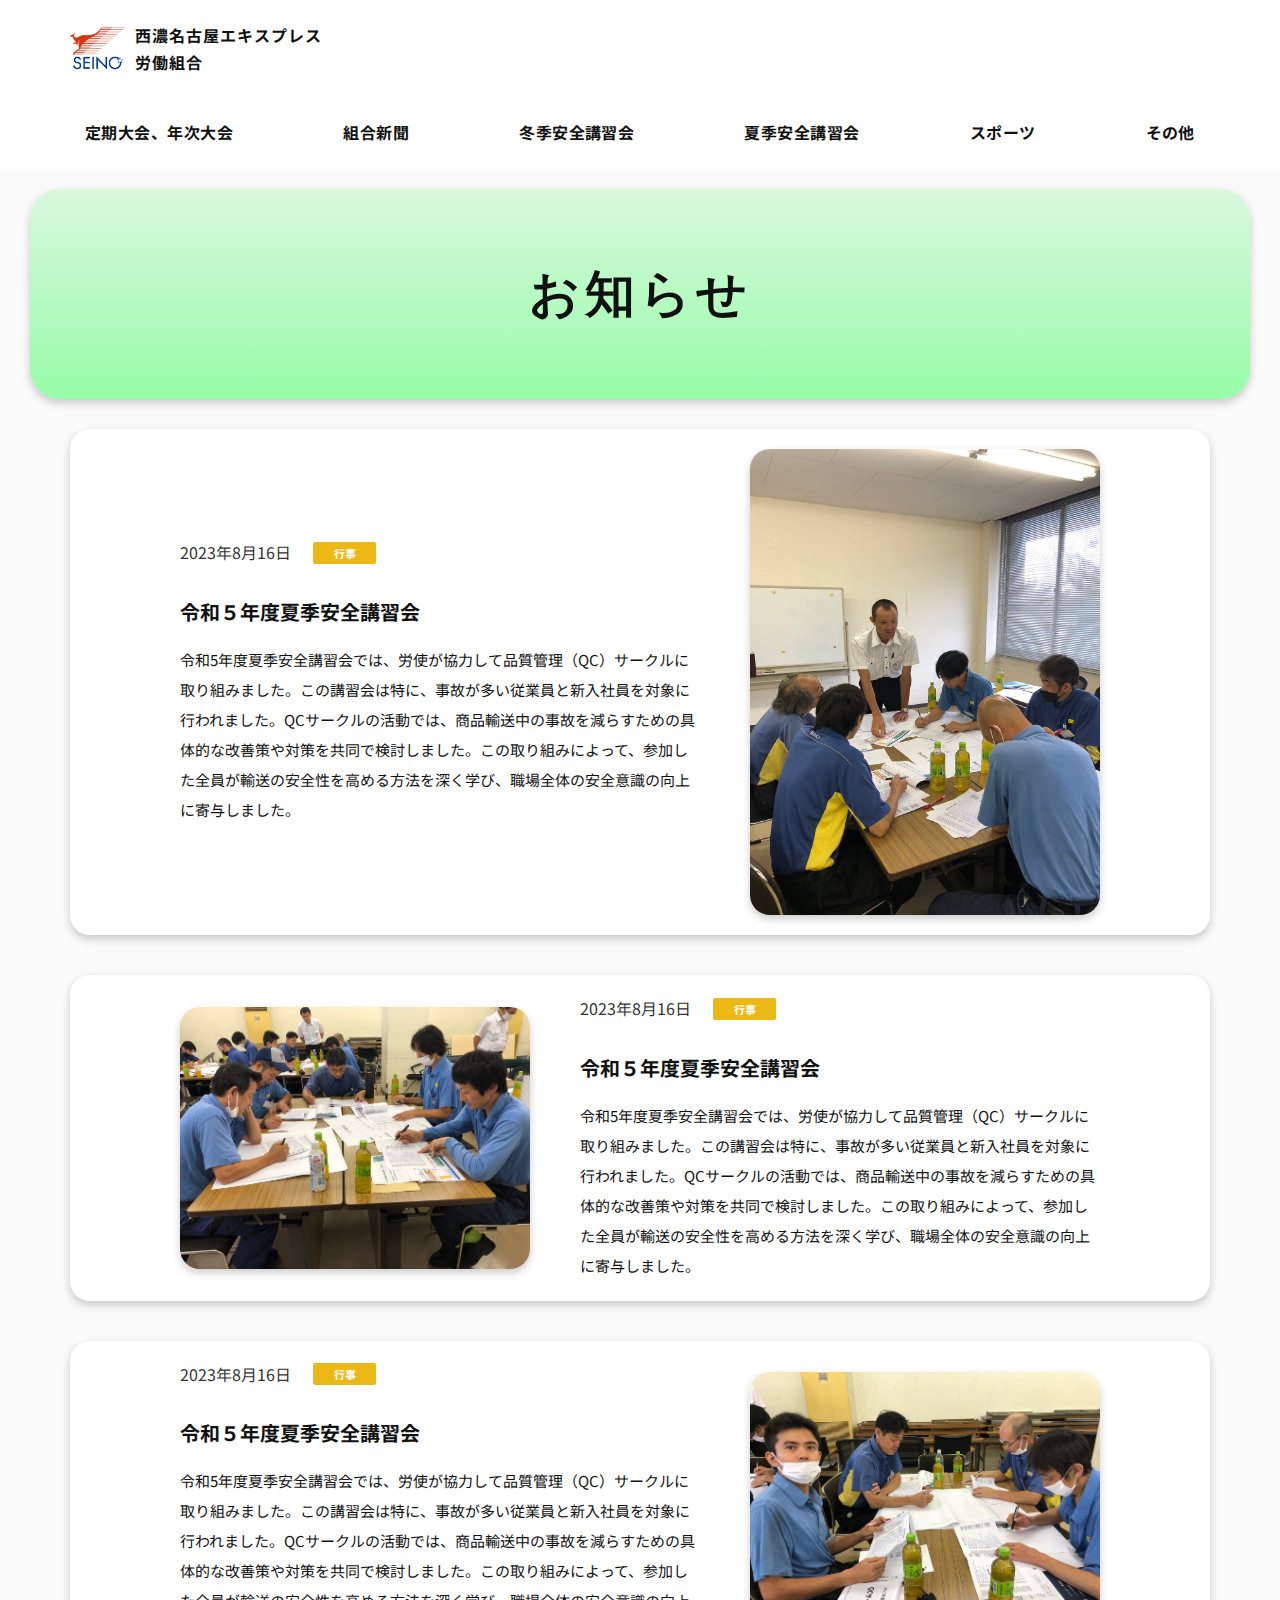
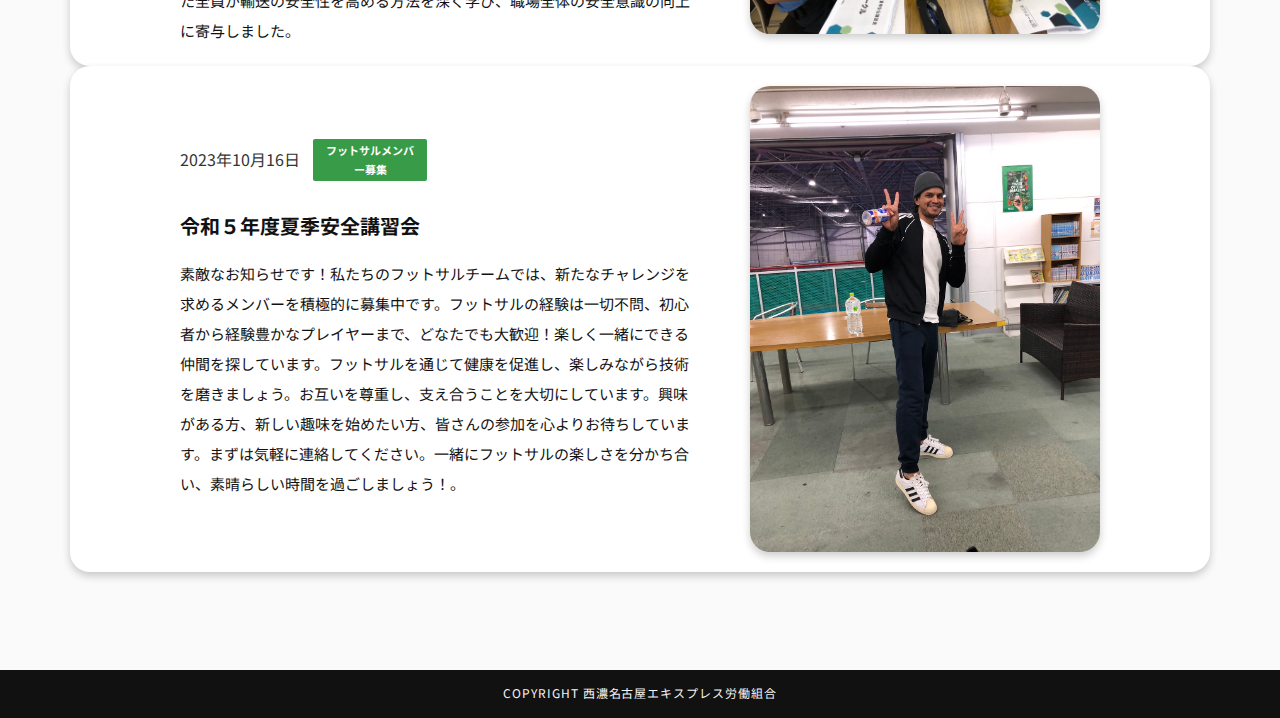
==== news.html @ 815aeeed "とりあえずでけた！！！" ====
<!DOCTYPE html>
<html lang="ja">
    <head>
        <meta charset="UTF-8">
        <meta name="viewport" content="width=device-width, initial-scale=1.0">
        <meta name="robots" content="noindex" />
        <link rel="apple-touch-icon" href="./img/logo.jpg">
        <link rel="shortcut icon" href="./img/logo.jpg" type="image/x-icon">
        <title>西濃名古屋エキスプレス労働組合</title>
        <link rel="preconnect" href="https://fonts.googleapis.com">
        <link rel="preconnect" href="https://fonts.gstatic.com" crossorigin>
        <link href="https://fonts.googleapis.com/css2?family=Noto+Sans+JP:wght@400;700&display=swap" rel="stylesheet">
        <link href="https://fonts.googleapis.com/css2?family=Montserrat:wght@400;600;700&display=swap" rel="stylesheet">
        <link rel="stylesheet" href="./css/lib/swiper-bundle.min.css">
        <link rel="stylesheet" href="./css/reset.css">
        <link rel="stylesheet" href="./css/style.css">
    </head>
<body>
    <header class="header">
        <div class="header__inner">
            <h1 class="header__logo">
                <a href="./index.html">
                    <span>西濃名古屋エキスプレス<br>労働組合</span>
                </a>
            </h1>
            <button id="js-drawer-icon" class="header__open drawer-icon">
                <span class="drawer-icon__bar"></span>
                <span class="drawer-icon__bar"></span>
                <span class="drawer-icon__bar"></span>
            </button>
        </div>
        <div class="inner">
            <nav class="header__nav2">
                <a href="" class="header__link">定期大会、年次大会</a>
                <a href="" class="header__link">組合新聞</a>
                <a href="" class="header__link">冬季安全講習会</a>
                <a href="" class="header__link">夏季安全講習会</a>
                <a href="./sprot.html" class="header__link">スポーツ</a>
                <a href="" class="header__link">その他</a>
            </nav>
        </div>
    </header>
    <!-- /.header -->
    <div id="js-drawer-content" class="drawer-content">
        <nav class="drawer-content__menu">
            <a href="" class="drawer-content__link">定期大会、年次大会</a>
            <a href="" class="drawer-content__link">組合新聞</a>
            <a href="" class="drawer-content__link">冬季安全講習会</a>
            <a href="" class="drawer-content__link">夏季安全講習会</a>
            <a href="./sprot.html" class="drawer-content__link">スポーツ</a>
            <a href="" class="drawer-content__link">その他</a>
            <div class="drawer-content__button">
                <a href="./index.html" class="button">ホームへ戻る</a>
            </div>
        </nav>
    </div>
    <!-- /.drawer-content -->
    <div class="mv">
        <div class="mv__inner">
            <div class="mv__title js-in-view fade-in">
                <div class="heading">
                    <h2 class="heading--en">お知らせ</h2>
                </div>
            </div>
        </div>
    </div>
    <!-- /.mv -->
    <section id="merit" class="merit">
        <div class="merit__inner inner">
            <div class="merit__boxes">
                <div class="merit__box">
                    <a href="" class="merit-box">
                        <div class="merit-box__content">
                            <div class="merit-box__image"><img src="./img/令和5年夏季安全講習会-1.jpg" alt="">
                            </div>
                            <div class="merit-box__body">
                                <div class="merit-box__head">
                                    <div class="merit__link__meta">
                                        <time class="merit__link__data" datetime="2023-8-16">2023年8月16日</time>
                                        <div class="merit__link__label is-column">行事</div>
                                    </div>
                                    <h3 class="merit__link__title">令和５年度夏季安全講習会</h3>
                                    <!-- <div class="merit-box__title">通りすがりに猫が<br>挨拶してくれるようになる</div> -->
                                </div>
                                <p class="merit-box__text">令和5年度夏季安全講習会では、労使が協力して品質管理（QC）サークルに取り組みました。この講習会は特に、事故が多い従業員と新入社員を対象に行われました。QCサークルの活動では、商品輸送中の事故を減らすための具体的な改善策や対策を共同で検討しました。この取り組みによって、参加した全員が輸送の安全性を高める方法を深く学び、職場全体の安全意識の向上に寄与しました。</p>
                            </div>
                        </div>
                    </a>
                </div>
                <div class="merit__box">
                    <a href="" class="merit-box is-reverse">
                        <div class="merit-box__content">
                            <div class="merit-box__image"><img src="./img/令和5年夏季安全講習会-2.jpg" alt="">
                            </div>
                            <div class="merit-box__body">
                                <div class="merit-box__head">
                                    <div class="merit__link__meta">
                                        <time class="merit__link__data" datetime="2023-8-16">2023年8月16日</time>
                                        <div class="merit__link__label is-column">行事</div>
                                    </div>
                                    <h3 class="merit__link__title">令和５年度夏季安全講習会</h3>
                                    <!-- <div class="merit-box__title">通りすがりに猫が<br>挨拶してくれるようになる</div> -->
                                </div>
                                <p class="merit-box__text">令和5年度夏季安全講習会では、労使が協力して品質管理（QC）サークルに取り組みました。この講習会は特に、事故が多い従業員と新入社員を対象に行われました。QCサークルの活動では、商品輸送中の事故を減らすための具体的な改善策や対策を共同で検討しました。この取り組みによって、参加した全員が輸送の安全性を高める方法を深く学び、職場全体の安全意識の向上に寄与しました。</p>
                            </div>
                        </div>
                    </a>
                </div>
                <div class="merit__box">
                    <a href="" class="merit-box">
                        <div class="merit-box__content">
                            <div class="merit-box__image"><img src="./img/令和5年夏季安全講習会-3.jpg" alt="">
                            </div>
                            <div class="merit-box__body">
                                <div class="merit-box__head">
                                    <div class="merit__link__meta">
                                        <time class="merit__link__data" datetime="2023-8-16">2023年8月16日</time>
                                        <div class="merit__link__label is-column">行事</div>
                                    </div>
                                    <h3 class="merit__link__title">令和５年度夏季安全講習会</h3>
                                    <!-- <div class="merit-box__title">通りすがりに猫が<br>挨拶してくれるようになる</div> -->
                                </div>
                                <p class="merit-box__text">令和5年度夏季安全講習会では、労使が協力して品質管理（QC）サークルに取り組みました。この講習会は特に、事故が多い従業員と新入社員を対象に行われました。QCサークルの活動では、商品輸送中の事故を減らすための具体的な改善策や対策を共同で検討しました。この取り組みによって、参加した全員が輸送の安全性を高める方法を深く学び、職場全体の安全意識の向上に寄与しました。</p>
                            </div>
                        </div>
                    </a>
                    <a href="./sprot.html" class="merit-box">
                        <div class="merit-box__content">
                            <div class="merit-box__image"><img src="./img/sport-badori.jpg" alt="">
                            </div>
                            <div class="merit-box__body">
                                <div class="merit-box__head">
                                    <div class="merit__link__meta">
                                        <time class="merit__link__data" datetime="2023-10-16">2023年10月16日</time>
                                        <div class="merit__link__label is-event">フットサルメンバー募集</div>
                                    </div>
                                    <h3 class="merit__link__title">令和５年度夏季安全講習会</h3>
                                    <!-- <div class="merit-box__title">通りすがりに猫が<br>挨拶してくれるようになる</div> -->
                                </div>
                                <p class="merit-box__text">素敵なお知らせです！私たちのフットサルチームでは、新たなチャレンジを求めるメンバーを積極的に募集中です。フットサルの経験は一切不問、初心者から経験豊かなプレイヤーまで、どなたでも大歓迎！楽しく一緒にできる仲間を探しています。フットサルを通じて健康を促進し、楽しみながら技術を磨きましょう。お互いを尊重し、支え合うことを大切にしています。興味がある方、新しい趣味を始めたい方、皆さんの参加を心よりお待ちしています。まずは気軽に連絡してください。一緒にフットサルの楽しさを分かち合い、素晴らしい時間を過ごしましょう！。</p>
                            </div>
                        </div>
                    </a>
                </div>
            </div>
        </div>
     </section>
     <!-- /.merit -->
     <footer class="footer">
        <div class="footer__inner inner">
            <small class="footer__copyright">
                COPYRIGHT 西濃名古屋エキスプレス労働組合
            </small>
        </div>
     </footer>
     <!-- /.footer -->

     <a href="#" class="pagetop" id="js-page-top">TOPへ<img src="./img/logo.jpg" alt=""></a>

    <script src="./js/lib/swiper-bundle.js"></script>
    <script src="https://ajax.googleapis.com/ajax/libs/jquery/3.7.1/jquery.min.js"></script>
    <script src="./js/script.js"></script>
</body>
</html>
---- css/style.css ----
@charset "UTF-8";
body {
  font-size: 16px;
  line-height: 1.7;
  color: #111;
  background: #FAFAFA;
  font-family: "Noto Sans JP", sans-serif;
}

@media screen and (min-width: 768px) {
  .hidden-pc {
    display: none;
  }
}

@media screen and (max-width: 767px) {
  .hidden-sp {
    display: none;
  }
}

.inline-block {
  font: inherit;
  display: inline-block;
}

.inner {
  padding-left: 15px;
  padding-right: 15px;
}
@media screen and (min-width: 768px) {
  .inner {
    padding-left: 30px;
    padding-right: 30px;
    max-width: 1200px;
    margin-left: auto;
    margin-right: auto;
  }
}

.heading {
  text-align: center;
  font-family: "Montserrat", sans-serif;
}

.heading--en {
  font-size: 38px;
  font-weight: 700;
  line-height: 1;
  letter-spacing: 3.8px;
}
@media screen and (min-width: 768px) {
  .heading--en {
    font-size: 50px;
    letter-spacing: 5px;
  }
}

.heading--ja {
  margin-top: 14px;
  font-size: 14px;
  line-height: 1;
  letter-spacing: 1.12px;
}
@media screen and (min-width: 768px) {
  .heading--ja {
    font-size: 16px;
    letter-spacing: 1.28px;
  }
}

.button {
  font-weight: 700;
  letter-spacing: 0.48px;
  padding: 8px 28px;
  border-radius: 60px;
  border: 2px solid currentColor;
  background: #FFF;
  font-size: 16px;
  line-height: 1.7;
  color: #111;
  text-align: center;
  display: inline-block;
  -webkit-transition: background-color 0.3s;
  transition: background-color 0.3s;
}
.button:hover {
  background-color: #aafcb8;
}
.button--type2 {
  background-color: #111;
  color: #fff;
  -webkit-transition: background-color 0.3s, color 0.3s;
  transition: background-color 0.3s, color 0.3s;
}
.button--type2:hover {
  background-color: #fff;
  color: #111;
}

.header {
  background: #FFF;
}

.header__inner {
  display: -webkit-box;
  display: -ms-flexbox;
  display: flex;
  -webkit-box-pack: center;
      -ms-flex-pack: center;
          justify-content: center;
  -webkit-box-align: center;
      -ms-flex-align: center;
          align-items: center;
  padding: 22px 15px;
  position: relative;
}
@media screen and (min-width: 768px) {
  .header__inner {
    -webkit-box-pack: justify;
        -ms-flex-pack: justify;
            justify-content: space-between;
  }
}
@media screen and (min-width: 768px) {
  .header__inner {
    padding-left: 30px;
    padding-right: 30px;
    max-width: 1200px;
    margin-left: auto;
    margin-right: auto;
    padding-bottom: 21px;
  }
}

.header__logo a span {
  display: inline-block;
  text-align: center;
  border-radius: 10px;
  font-size: 16px;
  font-weight: 700;
  letter-spacing: 1px;
  background: #fff;
}
@media screen and (min-width: 768px) {
  .header__logo a span {
    padding-left: 65px;
    text-align: left;
  }
}
.header__logo a span::before {
  position: absolute;
  content: "";
  display: -webkit-box;
  display: -ms-flexbox;
  display: flex;
  height: 55px;
  width: 55px;
  top: 50%;
  -webkit-transform: translateY(-50%);
          transform: translateY(-50%);
  left: 15px;
  background: url(../img/logo.jpg) no-repeat center center/contain;
}
@media screen and (min-width: 768px) {
  .header__logo a span::before {
    left: 30px;
  }
}

.header__nav {
  display: none;
}
@media screen and (min-width: 768px) {
  .header__nav {
    display: -webkit-box;
    display: -ms-flexbox;
    display: flex;
    -webkit-box-align: center;
        -ms-flex-align: center;
            align-items: center;
    gap: 40px;
  }
}

.header__nav2 {
  display: none;
}
@media screen and (min-width: 768px) {
  .header__nav2 {
    display: -webkit-box;
    display: -ms-flexbox;
    display: flex;
    padding: 22px 15px;
    -webkit-box-pack: justify;
        -ms-flex-pack: justify;
            justify-content: space-between;
    -webkit-box-align: center;
        -ms-flex-align: center;
            align-items: center;
  }
}

.header__link {
  font-weight: 700;
  letter-spacing: 0.48px;
  -webkit-transition: color 0.3s;
  transition: color 0.3s;
}
.header__link:hover {
  color: #76c978;
  border-bottom: 1px solid #000;
}

.header__button {
  display: block;
  font-weight: 700;
  letter-spacing: 0.48px;
  border-radius: 60px;
  border: 2px solid #111;
  background: #FFF;
  padding: 8px 28px;
  -webkit-transition: background-color 0.3s, color 0.3s;
  transition: background-color 0.3s, color 0.3s;
}
.header__button:hover {
  background-color: #aafcb8;
}

.header__open {
  margin-top: 3px;
}
@media screen and (min-width: 768px) {
  .header__open {
    display: none;
  }
}

.drawer-icon {
  width: 36px;
  height: 21px;
  position: relative;
  z-index: 51;
  right: 15px;
  position: absolute;
}
.drawer-icon.is-checked .drawer-icon__bar:nth-of-type(1) {
  -webkit-transform: rotate(390deg);
          transform: rotate(390deg);
  top: 10px;
}
.drawer-icon.is-checked .drawer-icon__bar:nth-of-type(2) {
  display: none;
}
.drawer-icon.is-checked .drawer-icon__bar:nth-of-type(3) {
  -webkit-transform: rotate(-390deg);
          transform: rotate(-390deg);
  top: 10px;
}

.drawer-icon__bar {
  position: absolute;
  left: 0;
  width: 36px;
  height: 3px;
  border-radius: 6px;
  background: #111;
  -webkit-transition: top 0.3s linear, -webkit-transform 0.3s linear;
  transition: top 0.3s linear, -webkit-transform 0.3s linear;
  transition: transform 0.3s linear, top 0.3s linear;
  transition: transform 0.3s linear, top 0.3s linear, -webkit-transform 0.3s linear;
}
.drawer-icon__bar:nth-of-type(1) {
  top: 0;
}
.drawer-icon__bar:nth-of-type(2) {
  top: 9px;
}
.drawer-icon__bar:nth-of-type(3) {
  top: 18px;
}

.drawer-content {
  width: 320px;
  height: 100%;
  position: fixed;
  top: 0;
  right: 0;
  background: -webkit-gradient(linear, left top, left bottom, from(#d9f8de), to(#97fca8));
  background: linear-gradient(180deg, #d9f8de 0%, #97fca8 100%);
  z-index: 50;
  padding: 86px 40px 40px;
  -webkit-transform: translateX(100%);
          transform: translateX(100%);
  -webkit-transition: -webkit-transform 0.3s linear;
  transition: -webkit-transform 0.3s linear;
  transition: transform 0.3s linear;
  transition: transform 0.3s linear, -webkit-transform 0.3s linear;
}
.drawer-content.is-checked {
  -webkit-transform: translateX(0);
          transform: translateX(0);
}

.drawer-content__menu {
  display: -webkit-box;
  display: -ms-flexbox;
  display: flex;
  -webkit-box-orient: vertical;
  -webkit-box-direction: normal;
      -ms-flex-direction: column;
          flex-direction: column;
  -webkit-box-pack: end;
      -ms-flex-pack: end;
          justify-content: flex-end;
}

.drawer-content__link {
  display: inline-block;
  width: -webkit-fit-content;
  width: -moz-fit-content;
  width: fit-content;
  margin-left: auto;
  padding-top: 14px;
  padding-bottom: 3px;
  margin-bottom: 11px;
  font-weight: 700;
  letter-spacing: 0.48px;
}
.drawer-content__link:hover {
  color: #76c978;
  border-bottom: 1px solid #000;
}

.drawer-content__button {
  margin-top: 14px;
  text-align: right;
}

.mv {
  border-radius: 20px;
  max-width: calc(100% - 30px);
  margin-left: auto;
  margin-right: auto;
  margin-top: 20px;
  background: -webkit-gradient(linear, left top, left bottom, from(#d9f8de), to(#97fca8));
  background: linear-gradient(180deg, #d9f8de 0%, #97fca8 100%);
  -webkit-box-shadow: 0px 4px 8px rgba(0, 0, 0, 0.2);
          box-shadow: 0px 4px 8px rgba(0, 0, 0, 0.2);
}
@media screen and (min-width: 768px) {
  .mv {
    border-radius: 30px;
    max-width: calc(100% - 60px);
  }
}

.mv__inner {
  border-radius: 30px;
  padding: 50px 20px 50px;
  position: relative;
}
@media screen and (min-width: 768px) {
  .mv__inner {
    padding-left: 30px;
    padding-right: 30px;
    max-width: 1100px;
    margin-left: auto;
    margin-right: auto;
  }
}

.mv__title {
  padding-top: 30px;
  padding-bottom: 30px;
}

.mv__content {
  display: -webkit-box;
  display: -ms-flexbox;
  display: flex;
  -webkit-box-orient: vertical;
  -webkit-box-direction: reverse;
      -ms-flex-direction: column-reverse;
          flex-direction: column-reverse;
}
@media screen and (min-width: 768px) {
  .mv__content {
    -webkit-box-orient: horizontal;
    -webkit-box-direction: reverse;
        -ms-flex-direction: row-reverse;
            flex-direction: row-reverse;
    position: relative;
  }
}

.mv__content-img {
  margin-top: 26px;
  width: 100%;
}
@media screen and (min-width: 768px) {
  .mv__content-img {
    width: 80%;
    margin-left: auto;
  }
}
.mv__content-img img {
  border-radius: 50%;
  width: 100%;
  -webkit-box-shadow: 0px 4px 8px rgba(0, 0, 0, 0.2);
          box-shadow: 0px 4px 8px rgba(0, 0, 0, 0.2);
}
@media screen and (min-width: 768px) {
  .mv__content-img img {
    border-radius: 20px;
  }
}

.mv__lead1,
.mv__lead2 {
  -webkit-font-feature-settings: "palt" on;
          font-feature-settings: "palt" on;
  font-size: 22px;
  font-weight: 700;
  line-height: 1;
  letter-spacing: 2.2px;
  border-radius: 5px;
  background: #FFF;
  padding: 16px 10px;
  display: block;
  width: -webkit-fit-content;
  width: -moz-fit-content;
  width: fit-content;
  margin-left: auto;
  margin-right: auto;
  -webkit-box-shadow: 0px 4px 8px rgba(0, 0, 0, 0.2);
          box-shadow: 0px 4px 8px rgba(0, 0, 0, 0.2);
}
@media screen and (min-width: 768px) {
  .mv__lead1,
  .mv__lead2 {
    margin-left: 0;
    margin-right: 0;
    letter-spacing: 3.8px;
    padding: 16px 16px;
    position: absolute;
  }
}

@media screen and (min-width: 768px) {
  .mv__lead1 {
    top: 35%;
  }
}

.mv__lead2 {
  margin-top: 26px;
}
@media screen and (min-width: 768px) {
  .mv__lead2 {
    top: 50%;
    margin-top: 14px;
  }
}

.mv__description {
  text-align: center;
  font-weight: 700;
  letter-spacing: 0.48px;
  margin-top: 26px;
}
@media screen and (min-width: 768px) {
  .mv__description {
    text-align: left;
    font-size: 18px;
    letter-spacing: 0.54px;
    margin-top: 20px;
  }
}

.mv__button {
  margin-top: 22px;
  text-align: center;
}
@media screen and (min-width: 768px) {
  .mv__button {
    text-align: left;
    margin-top: 30px;
  }
}
.mv__image {
  position: absolute;
  right: 0;
  bottom: -108px;
  width: 100%;
  text-align: center;
}
@media screen and (min-width: 768px) {
  .mv__image {
    right: 30px;
    text-align: right;
    bottom: -88px;
    width: 54.5454545455%;
  }
}
.mv__image img {
  width: 345px;
}
@media screen and (min-width: 768px) {
  .mv__image img {
    width: 600px;
  }
}

.news {
  padding-top: 60px;
  padding-bottom: 60px;
}
@media screen and (min-width: 768px) {
  .news {
    padding-top: 50px;
    padding-bottom: 50px;
  }
}

.news__card {
  padding: 40px 12px;
  border-radius: 20px;
  background: #FFF;
  -webkit-box-shadow: 0px 9px 30px 0px #F4F4F4;
          box-shadow: 0px 9px 30px 0px #F4F4F4;
}
@media screen and (min-width: 768px) {
  .news__card {
    border-radius: 30px;
    padding-top: 40px;
    padding-bottom: 34px;
    padding-left: 9.2105263158%;
    padding-right: 9.2105263158%;
  }
}

.news__title {
  font-family: "Montserrat", sans-serif;
  font-size: 38px;
  font-weight: 700;
  line-height: 1;
  letter-spacing: 3.8px;
  text-align: center;
}
@media screen and (min-width: 768px) {
  .news__title {
    font-size: 50px;
    letter-spacing: 5px;
    text-align: left;
  }
}

.news__lists {
  margin-top: 28px;
}
@media screen and (min-width: 768px) {
  .news__lists {
    margin-top: 30px;
  }
}

.news-link {
  display: -webkit-box;
  display: -ms-flexbox;
  display: flex;
  -webkit-box-orient: vertical;
  -webkit-box-direction: normal;
      -ms-flex-direction: column;
          flex-direction: column;
  gap: 7px;
  padding-top: 10px;
  padding-bottom: 10px;
  -webkit-transition: background-color 0.3s;
  transition: background-color 0.3s;
}
.news-link:hover {
  background-color: #FFF9E5;
}
@media screen and (min-width: 768px) {
  .news-link {
    -webkit-box-orient: horizontal;
    -webkit-box-direction: normal;
        -ms-flex-direction: row;
            flex-direction: row;
    padding-top: 12px;
    padding-bottom: 12px;
    gap: 0;
  }
}
.news-link:nth-child(n+2) {
  position: relative;
}
.news-link:nth-child(n+2)::before {
  position: absolute;
  content: "";
  width: 100%;
  height: 1px;
  background: #e3e3e3;
  left: 0;
  top: 0;
}

.news__link__meta {
  display: -webkit-box;
  display: -ms-flexbox;
  display: flex;
  -webkit-box-align: center;
      -ms-flex-align: center;
          align-items: center;
  gap: 12px;
}
@media screen and (min-width: 768px) {
  .news__link__meta {
    width: 247px;
    -ms-flex-negative: 0;
        flex-shrink: 0;
    gap: 14px;
  }
}

.news__link__data {
  color: #333;
  white-space: nowrap;
}
@media screen and (min-width: 768px) {
  .news__link__data {
    width: 119px;
  }
}

.news__link__label {
  color: #FFF;
  font-size: 11px;
  font-weight: 700;
  padding: 2px 10px;
  border-radius: 2px;
  min-width: 63px;
  text-align: center;
}
.news__link__label.is-news {
  background: #E4780C;
}
.news__link__label.is-column {
  background: #ECB815;
}
.news__link__label.is-event {
  background: #389B47;
}

.news__link {
  margin-top: 22px;
  text-align: right;
}
@media screen and (min-width: 768px) {
  .news__link {
    margin-top: 20px;
  }
}
.news__link a {
  font-weight: 700;
  line-height: 1;
  display: inline-block;
  border-bottom: 2px solid currentColor;
  padding-bottom: 8px;
  vertical-align: top;
  -webkit-transition: color 0.3s;
  transition: color 0.3s;
}
.news__link a:hover {
  color: #76c978;
}

.about {
  padding-top: 60px;
  padding-bottom: 60px;
  overflow: hidden;
}
@media screen and (min-width: 768px) {
  .about {
    padding-top: 50px;
    padding-bottom: 100px;
  }
}

.about__inner {
  padding-left: 28px;
  padding-right: 28px;
}
@media screen and (min-width: 768px) {
  .about__inner {
    padding-left: 30px;
    padding-right: 30px;
  }
}

.about__title {
  text-align: center;
}
.about__title img {
  width: 180px;
}
@media screen and (min-width: 768px) {
  .about__title img {
    width: 230px;
  }
}

.about__content {
  margin-top: 150px;
  padding-top: 130px;
  padding-bottom: 105px;
  text-align: center;
  position: relative;
}
@media screen and (min-width: 768px) {
  .about__content {
    margin-top: 176px;
    padding-top: 284px;
    padding-bottom: 100px;
  }
}
.about__content::before {
  position: absolute;
  content: "";
  width: 1100px;
  height: 1100px;
  border-radius: 50%;
  background: -webkit-gradient(linear, left top, left bottom, from(#d9f8de), to(#97fca8));
  background: linear-gradient(180deg, #d9f8de 0%, #97fca8 100%);
  top: 0;
  left: 50%;
  -webkit-transform: translateX(-50%);
          transform: translateX(-50%);
  z-index: -1;
}
@media screen and (min-width: 768px) {
  .about__content::before {
    width: 800px;
    height: 800px;
  }
}

.about__image {
  position: absolute;
  text-align: center;
  top: -100px;
  left: 0;
  width: 100%;
}
@media screen and (min-width: 768px) {
  .about__image {
    top: -126px;
  }
}
.about__image img {
  width: 200px;
  border-radius: 30px;
  -webkit-box-shadow: 0px 4px 8px rgba(0, 0, 0, 0.2);
          box-shadow: 0px 4px 8px rgba(0, 0, 0, 0.2);
}
@media screen and (min-width: 768px) {
  .about__image img {
    width: 330px;
  }
}

.about__text {
  font-weight: 700;
  line-height: 2.3;
}

.about__pop {
  margin-top: 42px;
  font-weight: 700;
  line-height: 1;
  letter-spacing: 1.28px;
}
@media screen and (min-width: 768px) {
  .about__pop {
    margin-top: 42px;
  }
}

.about__button {
  margin-top: 12px;
}
@media screen and (min-width: 768px) {
  .about__button {
    margin-top: 16px;
  }
}
.about-modal {
  position: fixed;
  inset: 0;
  margin: auto;
  max-width: calc(100% - 30px);
  max-height: calc(100% - 40px);
  overflow: auto;
  padding: 16px 15px 64px;
  border-radius: 20px;
  background: #FFF;
  border: none;
  z-index: 60;
  overscroll-behavior-y: none;
}
@media screen and (min-width: 768px) {
  .about-modal {
    width: 1170px;
    padding: 49px 70px 75px;
  }
}
.about-modal::-ms-backdrop {
  opacity: 0.2;
  background: #000;
}
.about-modal::backdrop {
  opacity: 0.2;
  background: #000;
}

.about-modal__head {
  display: -webkit-box;
  display: -ms-flexbox;
  display: flex;
  -webkit-box-pack: end;
      -ms-flex-pack: end;
          justify-content: flex-end;
  position: sticky;
  top: 0;
}

.about-modal__close-icon img {
  width: 37px;
  height: 37px;
}

.about-modal__body {
  margin-top: 12px;
}
.about-modal__body .modal__title {
  font-size: 20px;
  font-weight: 700;
  text-align: center;
}
@media screen and (min-width: 768px) {
  .about-modal__body {
    margin-top: 43px;
  }
}
.about-modal__body p {
  font-size: 16px;
  letter-spacing: 0.48px;
}
@media screen and (min-width: 768px) {
  .about-modal__body p {
    font-size: 16px;
  }
}
.about-modal__body p:nth-child(n+2) {
  margin-top: 24px;
}
.about-modal__body p span {
  font-weight: 700;
  font-size: 18px;
  margin-bottom: 8px;
  display: block;
}

.about-modal__close-button {
  text-align: center;
  margin-top: 30px;
}
.about-modal__close-button button {
  padding-left: 48.5px;
  padding-right: 48.5px;
}

.movie {
  padding-top: 60px;
  padding-bottom: 60px;
}
@media screen and (min-width: 768px) {
  .movie {
    padding-top: 100px;
    padding-bottom: 100px;
  }
}

.movie__inner {
  padding-top: 30px;
  padding-bottom: 30px;
  padding-left: 15px;
  padding-right: 15px;
  background: #fff;
  border-radius: 20px;
  -webkit-box-shadow: 0px 4px 8px rgba(0, 0, 0, 0.2);
          box-shadow: 0px 4px 8px rgba(0, 0, 0, 0.2);
}
@media screen and (min-width: 768px) {
  .movie__inner {
    padding-left: 30px;
    padding-right: 30px;
  }
}

.movie__title-en {
  -webkit-box-shadow: 0px 4px 8px rgba(0, 0, 0, 0.2);
          box-shadow: 0px 4px 8px rgba(0, 0, 0, 0.2);
}

.movie__iframe {
  margin-top: 32px;
  text-align: center;
}
@media screen and (min-width: 768px) {
  .movie__iframe {
    margin-top: 56px;
  }
}
.movie__iframe iframe {
  width: 345px;
  max-width: 100%;
  height: auto;
  aspect-ratio: 345/194;
  vertical-align: top;
}
@media screen and (min-width: 768px) {
  .movie__iframe iframe {
    width: 640px;
    aspect-ratio: 640/360;
  }
}

.cta {
  padding-top: 100px;
  padding-bottom: 100px;
  background: -webkit-gradient(linear, left top, left bottom, from(#d9f8de), to(#97fca8));
  background: linear-gradient(180deg, #d9f8de 0%, #97fca8 100%);
}
@media screen and (min-width: 768px) {
  .cta {
    padding-top: 60px;
    padding-bottom: 60px;
  }
}

.cta__inner {
  text-align: center;
}

.cta__img img {
  border-radius: 20px;
  width: 180px;
  -webkit-box-shadow: 0px 4px 8px rgb(0, 0, 0);
          box-shadow: 0px 4px 8px rgb(0, 0, 0);
}

.cta__text {
  font-weight: 700;
  line-height: 2;
  letter-spacing: 0.48px;
}
@media screen and (min-width: 768px) {
  .cta__text {
    font-size: 18px;
    letter-spacing: 0.54px;
  }
}

.cta__button {
  margin-top: 16px;
}
.qa {
  padding-top: 60px;
  padding-bottom: 60px;
}
@media screen and (min-width: 768px) {
  .qa {
    padding-top: 100px;
    padding-bottom: 105px;
  }
}

.qa__inner {
  padding-top: 30px;
  padding-bottom: 30px;
  background: #fff;
  border-radius: 20px;
  -webkit-box-shadow: 0px 4px 8px rgba(0, 0, 0, 0.2);
          box-shadow: 0px 4px 8px rgba(0, 0, 0, 0.2);
}
@media screen and (min-width: 768px) {
  .qa__inner {
    padding-left: 30px;
    padding-right: 30px;
    max-width: 860px;
  }
}

.qa__boxes {
  margin-top: 52px;
  display: -webkit-box;
  display: -ms-flexbox;
  display: flex;
  -webkit-box-orient: vertical;
  -webkit-box-direction: normal;
      -ms-flex-direction: column;
          flex-direction: column;
  gap: 44px;
}
@media screen and (min-width: 768px) {
  .qa__boxes {
    margin-top: 74px;
  }
}

.qa-box {
  border-radius: 10px;
  border: 3px solid #111;
  background: #FFF;
}
.qa-box.is-open .qa-box__head::after {
  -webkit-transform: rotate(0deg);
          transform: rotate(0deg);
}

.qa-box__head {
  padding: 29px 37px 17px 12px;
  position: relative;
  display: block;
  width: 100%;
}
@media screen and (min-width: 768px) {
  .qa-box__head {
    padding: 29px 77px 17px 17px;
  }
}
.qa-box__head::after {
  content: "";
  position: absolute;
  width: 9.26px;
  height: 6.834px;
  right: 14px;
  top: 50%;
  -webkit-transform: translateY(-50%);
          transform: translateY(-50%);
  background: url(../img/qa-arrow.png) no-repeat center center/contain;
  -webkit-transform: rotate(180deg);
          transform: rotate(180deg);
  margin-top: 3px;
}
@media screen and (min-width: 768px) {
  .qa-box__head::after {
    right: 18px;
    margin-top: 2px;
  }
}

.qa-box__head-icon {
  display: grid;
  place-items: center;
  font-family: "Montserrat", sans-serif;
  font-size: 22px;
  font-weight: 700;
  line-height: 100%;
  width: 44px;
  height: 44px;
  border-radius: 50%;
  border: 3px solid #111;
  background: #F5810E;
  position: absolute;
  top: -23px;
  left: 12px;
}
@media screen and (min-width: 768px) {
  .qa-box__head-icon {
    left: 17px;
  }
}

.qa-box__head-text {
  display: block;
  font-size: 18px;
  font-weight: 700;
  letter-spacing: 1.12px;
  text-align: left;
}
@media screen and (min-width: 768px) {
  .qa-box__head-text {
    font-size: 18px;
    line-height: 168.75%;
    letter-spacing: 1.28px;
  }
}

.qa-box__body {
  padding: 15px 13px 12px 12px;
  -webkit-transition: display 1s;
  transition: display 1s;
  display: none;
}
@media screen and (min-width: 768px) {
  .qa-box__body {
    padding: 0 33px 17px 17px;
  }
}

.qa-box__a {
  display: -webkit-box;
  display: -ms-flexbox;
  display: flex;
  -webkit-box-orient: horizontal;
  -webkit-box-direction: normal;
      -ms-flex-direction: row;
          flex-direction: row;
  gap: 8px;
}
@media screen and (min-width: 768px) {
  .qa-box__a {
    gap: 10px;
  }
}

.qa-box__a-icon {
  display: grid;
  place-items: center;
  font-family: "Montserrat", sans-serif;
  font-size: 22px;
  font-weight: 700;
  line-height: 100%;
  width: 44px;
  height: 44px;
  border-radius: 50%;
  border: 3px solid #111;
  background: #FABE00;
  -ms-flex-negative: 0;
      flex-shrink: 0;
}

.qa-box__a-text {
  display: block;
  font-size: 18px;
  font-weight: 700;
  letter-spacing: 1.12px;
  -webkit-box-flex: 1;
      -ms-flex-positive: 1;
          flex-grow: 1;
  padding-top: 11px;
}
@media screen and (min-width: 768px) {
  .qa-box__a-text {
    font-size: 18px;
    line-height: 168.75%;
    letter-spacing: 1.28px;
  }
}

.gallery {
  padding-top: 60px;
  padding-bottom: 60px;
}
@media screen and (min-width: 768px) {
  .gallery {
    padding-top: 93px;
    padding-bottom: 100px;
  }
}

.gallery__inner {
  padding-top: 30px;
  padding-bottom: 30px;
  max-width: 860px;
  background: #fff;
  border-radius: 20px;
  -webkit-box-shadow: 0px 4px 8px rgba(0, 0, 0, 0.2);
          box-shadow: 0px 4px 8px rgba(0, 0, 0, 0.2);
}

.gallery__slider {
  margin-top: 30px;
}
@media screen and (min-width: 768px) {
  .gallery__slider {
    margin-top: 60px;
  }
}

.gallery__swiper {
  padding-bottom: 26px;
  padding-right: 5px;
  padding-left: 5px;
  margin-right: -5px;
  margin-left: -5px;
}
@media screen and (min-width: 768px) {
  .gallery__swiper {
    padding-right: 80px;
    padding-left: 80px;
    margin-right: 0;
    margin-left: 0;
  }
}

.gallery__pagination {
  display: -webkit-box;
  display: -ms-flexbox;
  display: flex;
  -webkit-box-pack: center;
      -ms-flex-pack: center;
          justify-content: center;
  gap: 12px;
  bottom: 0 !important;
}
.gallery__pagination .swiper-pagination-bullet {
  width: 10px;
  height: 10px;
  margin-left: 0 !important;
  margin-right: 0 !important;
  background: #BCBCBC;
  opacity: 1;
}
.gallery__pagination .swiper-pagination-bullet.swiper-pagination-bullet-active {
  background: #FABE00;
}

.gallery__prev,
.gallery__next {
  width: 40px;
  height: 40px;
  margin-top: -38px;
}
@media screen and (min-width: 768px) {
  .gallery__prev,
  .gallery__next {
    width: 50px;
    height: 50px;
    margin-top: -58px;
  }
}
.gallery__prev::after,
.gallery__next::after {
  display: none;
}

.gallery__next {
  right: 0;
  background: url(../img/next-icon.png) no-repeat center center/contain;
}
@media screen and (min-width: 768px) {
  .gallery__next {
    right: 10px;
  }
}

.gallery__prev {
  left: 0;
  background: url(../img/prev-icon.png) no-repeat center center/contain;
}
@media screen and (min-width: 768px) {
  .gallery__prev {
    left: 10px;
  }
}

.gallery-card {
  border-radius: 20px;
  border: 3px solid #111;
  background: #FFF;
  -webkit-box-shadow: 0px 9px 30px 0px #F4F4F4;
          box-shadow: 0px 9px 30px 0px #F4F4F4;
  overflow: hidden;
  padding: 12px 12px 9px;
}
@media screen and (min-width: 768px) {
  .gallery-card {
    border-radius: 30px;
    padding: 17px 17px 15px;
  }
}

.gallery-card__image {
  text-align: center;
}
.gallery-card__image img {
  height: 252px;
  border-radius: 10px;
}
@media screen and (min-width: 768px) {
  .gallery-card__image img {
    border-radius: 20px;
  }
}

.gallery-card__text {
  text-align: center;
  font-size: 14px;
  margin-top: 11px;
}
@media screen and (min-width: 768px) {
  .gallery-card__text {
    font-size: 16px;
    margin-top: 18px;
  }
}

.contact {
  padding-top: 60px;
  padding-bottom: 60px;
  background: -webkit-gradient(linear, left top, left bottom, from(#d9f8de), to(#97fca8));
  background: linear-gradient(180deg, #d9f8de 0%, #97fca8 100%);
}
@media screen and (min-width: 768px) {
  .contact {
    padding-top: 100px;
    padding-bottom: 100px;
  }
}

.contact__box {
  border-radius: 30px;
  background: #FFF;
  padding: 60px 20px;
}
@media screen and (min-width: 768px) {
  .contact__box {
    padding-left: 30px;
    padding-right: 30px;
  }
}

.contact__form {
  margin-top: 30px;
}
@media screen and (min-width: 768px) {
  .contact__form {
    margin-top: 50px;
    max-width: 612px;
    margin-left: auto;
    margin-right: auto;
  }
}

.contact__fields {
  display: -webkit-box;
  display: -ms-flexbox;
  display: flex;
  -webkit-box-orient: vertical;
  -webkit-box-direction: normal;
      -ms-flex-direction: column;
          flex-direction: column;
  gap: 30px;
}

.contact__privacy {
  margin-top: 30px;
  text-align: center;
}

.contact__button {
  margin-top: 28px;
  text-align: center;
}
.contact__button button {
  padding-left: 40px;
  padding-right: 40px;
}
@media screen and (min-width: 768px) {
  .contact__button {
    margin-top: 38px;
  }
}

@media screen and (min-width: 768px) {
  .form-field {
    display: -webkit-box;
    display: -ms-flexbox;
    display: flex;
    gap: 32px;
  }
}

.form-field__head {
  display: -webkit-box;
  display: -ms-flexbox;
  display: flex;
  -webkit-box-align: center;
      -ms-flex-align: center;
          align-items: center;
  gap: 10px;
}
@media screen and (min-width: 768px) {
  .form-field__head {
    width: 180px;
    -ms-flex-negative: 0;
        flex-shrink: 0;
    -webkit-box-pack: end;
        -ms-flex-pack: end;
            justify-content: flex-end;
  }
}

.form-field__label {
  font-weight: 700;
  line-height: 1.4375;
}

.form-field__tag {
  display: inline-block;
  padding: 6px 9px 5px;
  color: #FFF;
  font-size: 11px;
  font-weight: 700;
  line-height: 1;
  letter-spacing: 1.98px;
  border-radius: 2px;
  background: #EE8013;
}
@media screen and (min-width: 768px) {
  .form-field__tag {
    padding: 6px 8px 5px 8px;
  }
}
.form-field__tag.is-option {
  background: #43B549;
}

.form-field__item {
  margin-top: 15px;
}
@media screen and (min-width: 768px) {
  .form-field__item {
    margin-top: 0;
  }
}
@media screen and (min-width: 768px) {
  .form-field__item {
    -webkit-box-flex: 1;
        -ms-flex-positive: 1;
            flex-grow: 1;
  }
}

.form-text {
  width: 100%;
  border-radius: 5px;
  border: 3px solid #111;
  background: #FFF;
  padding: 12px 13px 11px;
  -webkit-transition: border-color 0.3s;
  transition: border-color 0.3s;
}
.form-text:hover, .form-text:focus {
  border-color: #76c978;
  outline: none;
}

.form-select {
  -webkit-appearance: none;
     -moz-appearance: none;
          appearance: none;
  width: 100%;
  border-radius: 5px;
  border: 3px solid #111;
  background: #FFF;
  padding: 12px 43px 11px 13px;
  font-weight: 700;
  background: url(../img/select-arow.png) no-repeat center right 16px/9.451px 6.969px;
  -webkit-transition: border-color 0.3s;
  transition: border-color 0.3s;
}
.form-select:hover, .form-select:focus {
  border-color: #76c978;
  outline: none;
}

.form-textarea {
  border-radius: 5px;
  border: 3px solid #111;
  background: #FFF;
  padding: 13px;
  height: 180px;
  width: 100%;
  -webkit-transition: border-color 0.3s;
  transition: border-color 0.3s;
}
.form-textarea:hover, .form-textarea:focus {
  border-color: #76c978;
  outline: none;
}

.contact__button {
  /* 未入力時 */
  /* 入力完了時 */
  /* 入力完了時＋ホバー時 */
}
.contact__button .button {
  background-color: #CCCCCC; /* 無効化時の色 */
  color: #FFFFFF;
  border: 2px solid #111;
  /* その他のボタンのスタイル */
}
.contact__button .button.active {
  background-color: #76c978; /* 有効化時の色 */
  color: #fff;
  border: 2px solid #111;
  /* その他のボタンのスタイル */
}
.contact__button .button.active:hover {
  background-color: #65b868; /* ホバー時の色 */
  color: #111;
  border: 2px solid currentColor;
  /* その他のボタンのスタイル */
}

.footer {
  padding-top: 8px;
  padding-bottom: 12px;
  background: #111;
  text-align: center;
}

.footer__copyright {
  color: #F5F5F5;
  font-size: 12px;
  line-height: 1;
  letter-spacing: 0.96px;
}

.pagetop {
  background: #fff;
  position: fixed;
  bottom: 10px;
  right: 10px;
  width: min(13.3333333333%, 50px);
  opacity: 0;
  visibility: hidden;
  -webkit-transition: opacity 0.3s, visibility 0.3s;
  transition: opacity 0.3s, visibility 0.3s;
  z-index: 60;
  border-radius: 10px;
  overflow: hidden;
}
@media screen and (min-width: 768px) {
  .pagetop {
    bottom: 30px;
    right: 16px;
    width: 78px;
  }
}
.pagetop.is-show {
  opacity: 1;
  visibility: visible;
}
.pagetop img {
  border-radius: 10px;
  overflow: hidden;
}
.fade-in-up {
  opacity: 0;
  -webkit-transform: translateY(24px);
          transform: translateY(24px);
  -webkit-transition: opacity 1s, -webkit-transform 1s;
  transition: opacity 1s, -webkit-transform 1s;
  transition: opacity 1s, transform 1s;
  transition: opacity 1s, transform 1s, -webkit-transform 1s;
}
.fade-in-up.is-in-view {
  opacity: 1;
  -webkit-transform: translateY(0);
          transform: translateY(0);
}

.fade-in-down {
  opacity: 0;
  -webkit-transform: translateY(-24px);
          transform: translateY(-24px);
  -webkit-transition: opacity 1s, -webkit-transform 1s;
  transition: opacity 1s, -webkit-transform 1s;
  transition: opacity 1s, transform 1s;
  transition: opacity 1s, transform 1s, -webkit-transform 1s;
}
.fade-in-down.is-in-view {
  opacity: 1;
  -webkit-transform: translateY(0);
          transform: translateY(0);
}

.fade-in {
  opacity: 0;
  -webkit-transition: opacity 4s;
  transition: opacity 4s;
}
.fade-in.is-in-view {
  opacity: 1;
}

.fade-in-left {
  opacity: 0;
  -webkit-transform: translateX(100px);
          transform: translateX(100px);
  -webkit-transition: opacity 2s, -webkit-transform 2s;
  transition: opacity 2s, -webkit-transform 2s;
  transition: opacity 2s, transform 2s;
  transition: opacity 2s, transform 2s, -webkit-transform 2s;
}
.fade-in-left.is-in-view {
  opacity: 1;
  -webkit-transform: translateX(0);
          transform: translateX(0);
}

.fade-in-right {
  opacity: 0;
  -webkit-transform: translateX(-40px);
          transform: translateX(-40px);
  -webkit-transition: opacity 2s, -webkit-transform 2s;
  transition: opacity 2s, -webkit-transform 2s;
  transition: opacity 2s, transform 2s;
  transition: opacity 2s, transform 2s, -webkit-transform 2s;
}
.fade-in-right.is-in-view {
  opacity: 1;
  -webkit-transform: translateX(0);
          transform: translateX(0);
}

.end-message {
  text-align: center;
  margin-top: 20px;
  display: none;
}
.end-message p {
  font-size: 16px;
  letter-spacing: 0.42px;
}

.merit {
  padding-top: 30px;
  padding-bottom: 60px;
}
@media screen and (min-width: 768px) {
  .merit {
    padding-top: 30px;
    padding-bottom: 98px;
  }
}

.merit__boxes {
  display: -webkit-box;
  display: -ms-flexbox;
  display: flex;
  -webkit-box-orient: vertical;
  -webkit-box-direction: normal;
      -ms-flex-direction: column;
          flex-direction: column;
  gap: 30px;
}
@media screen and (min-width: 768px) {
  .merit__boxes {
    gap: 40px;
  }
}

.merit-box {
  display: block;
  border-radius: 20px;
  background: #FFF;
  overflow: hidden;
  padding: 10px 20px 24px;
  -webkit-box-shadow: 0px 4px 8px rgba(0, 0, 0, 0.2);
          box-shadow: 0px 4px 8px rgba(0, 0, 0, 0.2);
}
@media screen and (min-width: 768px) {
  .merit-box {
    padding: 20px 18px;
  }
}

@media screen and (min-width: 768px) {
  .merit-box__content {
    display: -webkit-box;
    display: -ms-flexbox;
    display: flex;
    -webkit-box-align: center;
        -ms-flex-align: center;
            align-items: center;
    gap: 50px;
    -webkit-box-orient: horizontal;
    -webkit-box-direction: reverse;
        -ms-flex-direction: row-reverse;
            flex-direction: row-reverse;
    max-width: 920px;
    margin-left: auto;
    margin-right: auto;
  }
  .is-reverse .merit-box__content {
    -webkit-box-orient: horizontal;
    -webkit-box-direction: normal;
        -ms-flex-direction: row;
            flex-direction: row;
  }
}

.merit-box__image {
  text-align: center;
}
@media screen and (min-width: 768px) {
  .merit-box__image {
    width: 38.0434782609%;
  }
}
.merit-box__image img {
  max-width: 100 .merit-box__image img;
  height: auto;
  border-radius: 20px;
  -webkit-box-shadow: 0px 4px 8px rgba(0, 0, 0, 0.2);
          box-shadow: 0px 4px 8px rgba(0, 0, 0, 0.2);
}

.merit-box__body {
  margin-top: 18px;
}
@media screen and (min-width: 768px) {
  .merit-box__body {
    width: 56.5217391304%;
    margin-top: 0;
  }
}

.merit-box__head {
  display: -webkit-box;
  display: -ms-flexbox;
  display: flex;
  -webkit-box-orient: vertical;
  -webkit-box-direction: normal;
      -ms-flex-direction: column;
          flex-direction: column;
  gap: 14px;
}
@media screen and (min-width: 768px) {
  .merit-box__head {
    gap: 28px;
  }
}

.merit__link__meta {
  display: -webkit-box;
  display: -ms-flexbox;
  display: flex;
  -webkit-box-align: center;
      -ms-flex-align: center;
          align-items: center;
  gap: 12px;
}
@media screen and (min-width: 768px) {
  .merit__link__meta {
    width: 247px;
    -ms-flex-negative: 0;
        flex-shrink: 0;
    gap: 14px;
  }
}

.merit__link__data {
  color: #333;
  white-space: nowrap;
}
@media screen and (min-width: 768px) {
  .merit__link__data {
    width: 119px;
  }
}

.merit__link__label {
  color: #FFF;
  font-size: 11px;
  font-weight: 700;
  padding: 2px 10px;
  border-radius: 2px;
  min-width: 63px;
  text-align: center;
}
.merit__link__label.is-news {
  background: #E4780C;
}
.merit__link__label.is-column {
  background: #ECB815;
}
.merit__link__label.is-event {
  background: #389B47;
}

.merit__link__title {
  font-size: 20px;
  font-weight: 700;
}

.merit-box__text {
  margin-top: 10px;
  font-size: 14px;
  line-height: 2;
}
@media screen and (min-width: 768px) {
  .merit-box__text {
    margin-top: 16px;
    font-size: 15px;
  }
}
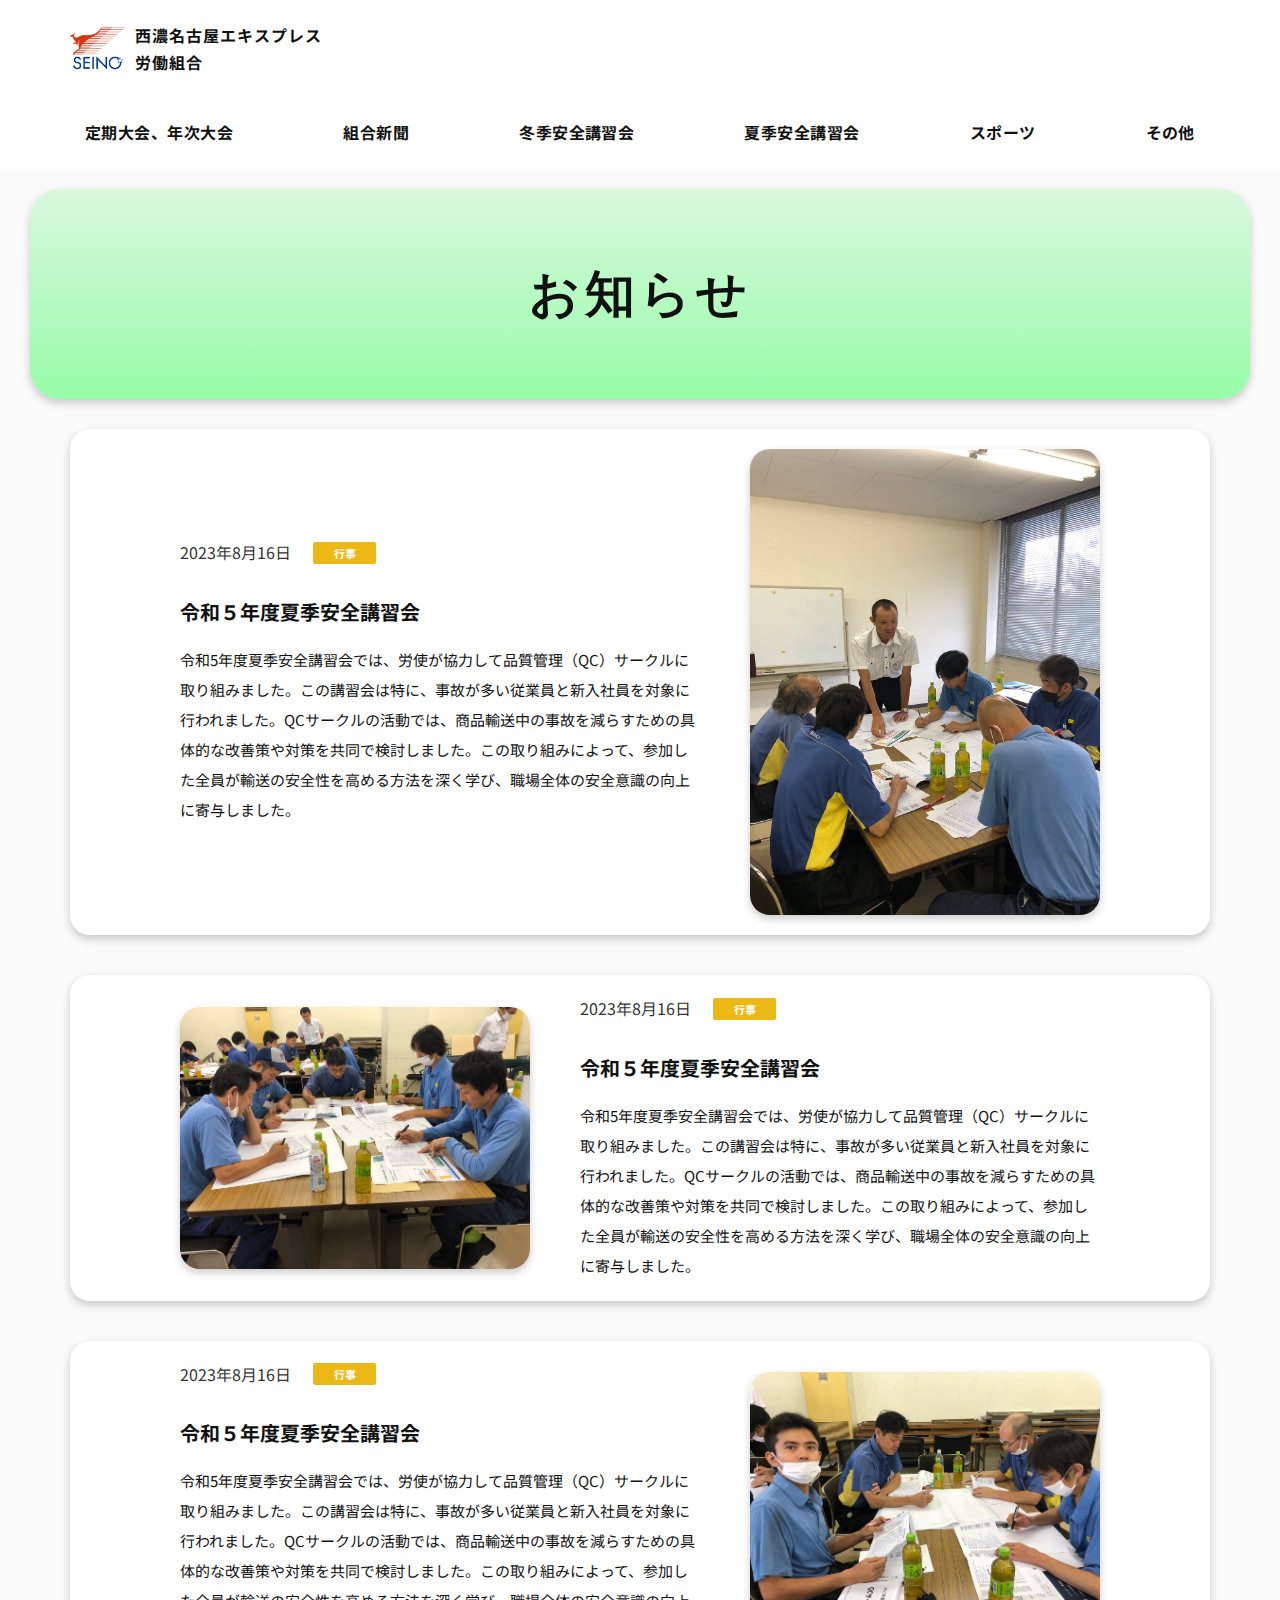
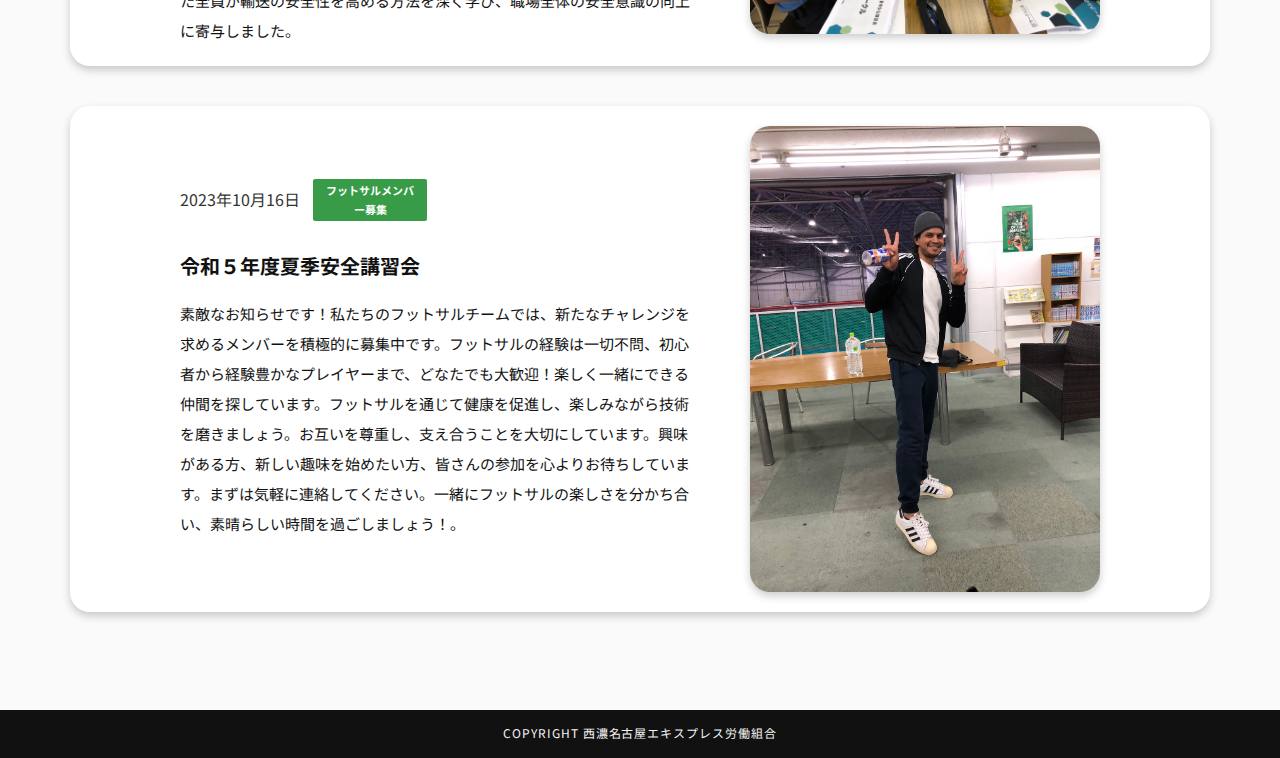
==== commit 52329cbf: "オッケー" ====
--- a/news.html
+++ b/news.html
@@ -124,6 +124,8 @@
                             </div>
                         </div>
                     </a>
+                </div>
+                <div class="merit__box">
                     <a href="./sprot.html" class="merit-box">
                         <div class="merit-box__content">
                             <div class="merit-box__image"><img src="./img/sport-badori.jpg" alt="">
